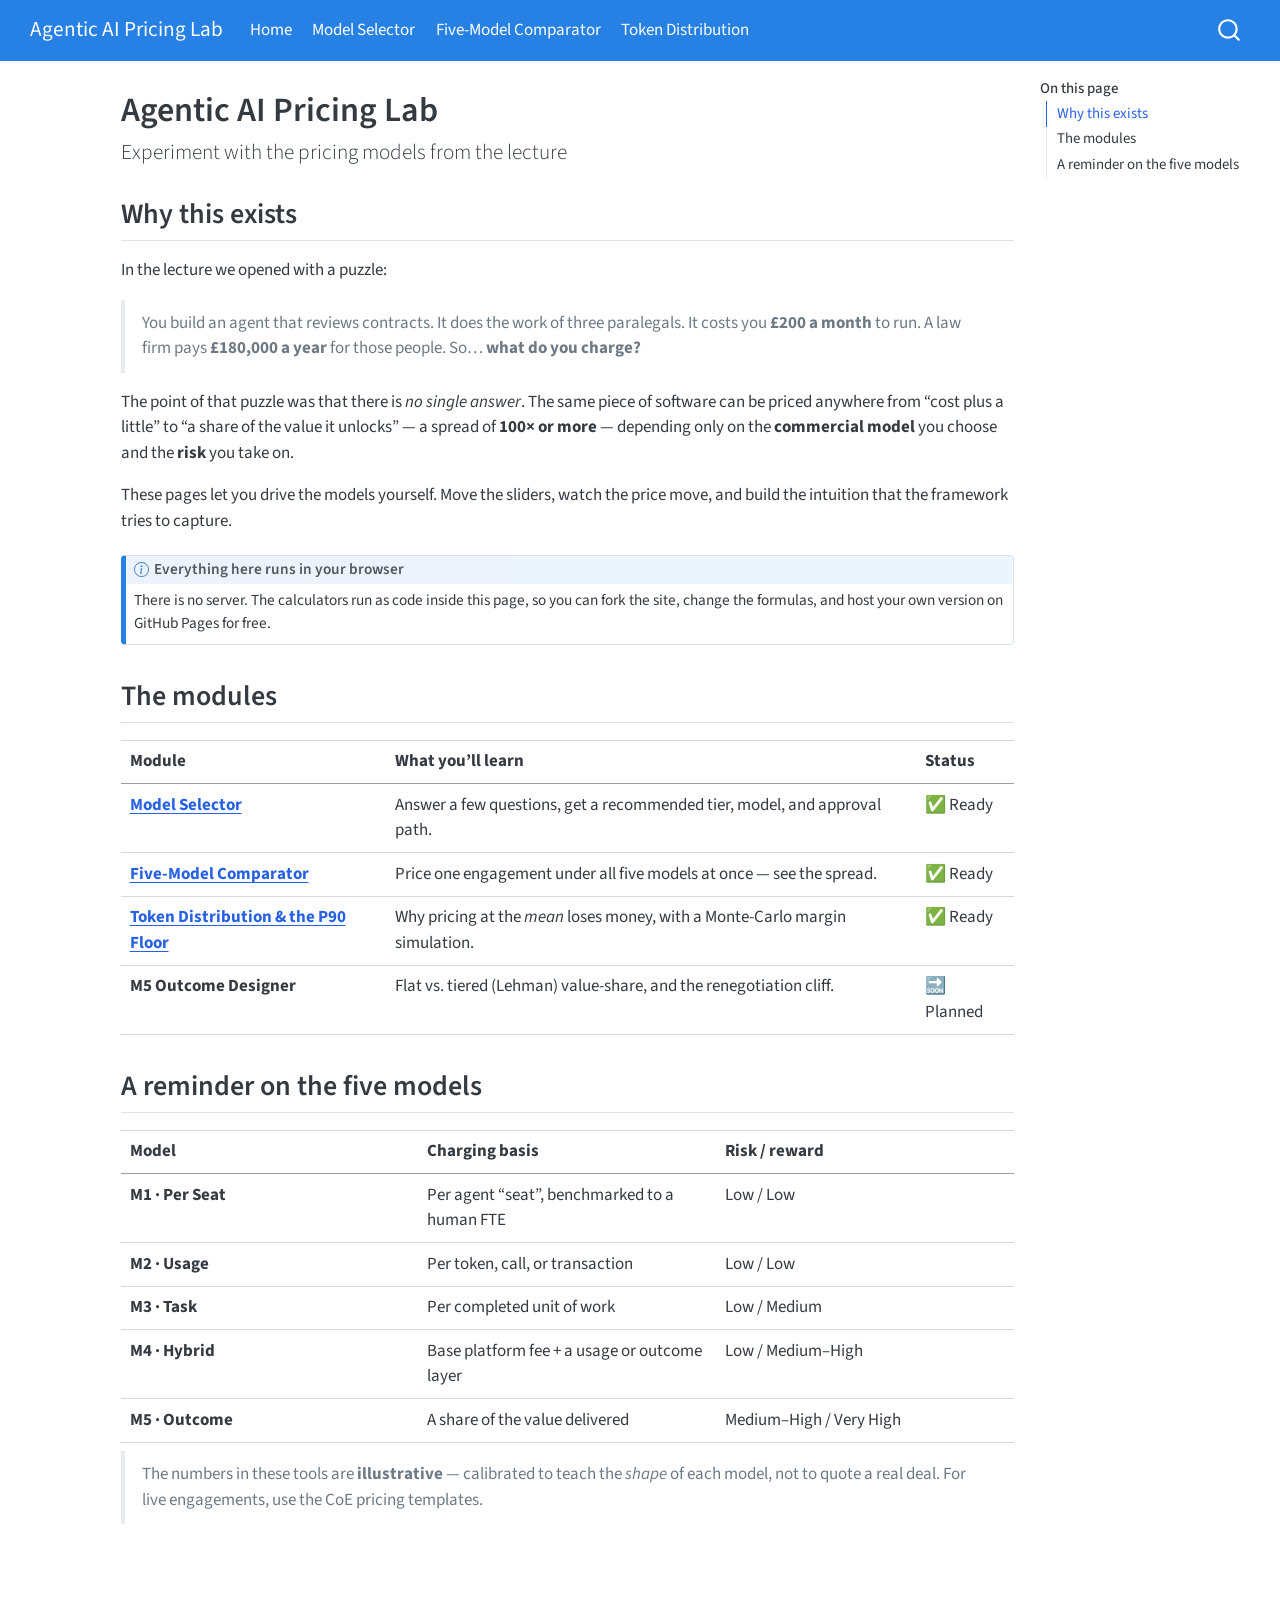
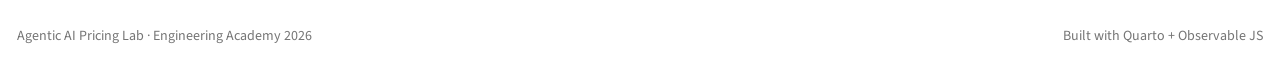
==== docs/index.html @ 3f9ec11c "Agentic AI Pricing Lab: Model Selector, Five-Model Comparator, Token Distribution Co-Authored-By: Cl" ====
<!DOCTYPE html>
<html xmlns="http://www.w3.org/1999/xhtml" lang="en" xml:lang="en"><head>

<meta charset="utf-8">
<meta name="generator" content="quarto-1.7.29">

<meta name="viewport" content="width=device-width, initial-scale=1.0, user-scalable=yes">


<title>Agentic AI Pricing Lab</title>
<style>
code{white-space: pre-wrap;}
span.smallcaps{font-variant: small-caps;}
div.columns{display: flex; gap: min(4vw, 1.5em);}
div.column{flex: auto; overflow-x: auto;}
div.hanging-indent{margin-left: 1.5em; text-indent: -1.5em;}
ul.task-list{list-style: none;}
ul.task-list li input[type="checkbox"] {
  width: 0.8em;
  margin: 0 0.8em 0.2em -1em; /* quarto-specific, see https://github.com/quarto-dev/quarto-cli/issues/4556 */ 
  vertical-align: middle;
}
</style>


<script src="site_libs/quarto-nav/quarto-nav.js"></script>
<script src="site_libs/quarto-nav/headroom.min.js"></script>
<script src="site_libs/clipboard/clipboard.min.js"></script>
<script src="site_libs/quarto-search/autocomplete.umd.js"></script>
<script src="site_libs/quarto-search/fuse.min.js"></script>
<script src="site_libs/quarto-search/quarto-search.js"></script>
<meta name="quarto:offset" content="./">
<script src="site_libs/quarto-html/quarto.js" type="module"></script>
<script src="site_libs/quarto-html/tabsets/tabsets.js" type="module"></script>
<script src="site_libs/quarto-html/popper.min.js"></script>
<script src="site_libs/quarto-html/tippy.umd.min.js"></script>
<script src="site_libs/quarto-html/anchor.min.js"></script>
<link href="site_libs/quarto-html/tippy.css" rel="stylesheet">
<link href="site_libs/quarto-html/quarto-syntax-highlighting-0815c480559380816a4d1ea211a47e91.css" rel="stylesheet" id="quarto-text-highlighting-styles">
<script src="site_libs/bootstrap/bootstrap.min.js"></script>
<link href="site_libs/bootstrap/bootstrap-icons.css" rel="stylesheet">
<link href="site_libs/bootstrap/bootstrap-fd2ced95396e46133fbf8d7370d09dcd.min.css" rel="stylesheet" append-hash="true" id="quarto-bootstrap" data-mode="light">
<script id="quarto-search-options" type="application/json">{
  "location": "navbar",
  "copy-button": false,
  "collapse-after": 3,
  "panel-placement": "end",
  "type": "overlay",
  "limit": 50,
  "keyboard-shortcut": [
    "f",
    "/",
    "s"
  ],
  "show-item-context": false,
  "language": {
    "search-no-results-text": "No results",
    "search-matching-documents-text": "matching documents",
    "search-copy-link-title": "Copy link to search",
    "search-hide-matches-text": "Hide additional matches",
    "search-more-match-text": "more match in this document",
    "search-more-matches-text": "more matches in this document",
    "search-clear-button-title": "Clear",
    "search-text-placeholder": "",
    "search-detached-cancel-button-title": "Cancel",
    "search-submit-button-title": "Submit",
    "search-label": "Search"
  }
}</script>


</head>

<body class="nav-fixed quarto-light">

<div id="quarto-search-results"></div>
  <header id="quarto-header" class="headroom fixed-top">
    <nav class="navbar navbar-expand-lg " data-bs-theme="dark">
      <div class="navbar-container container-fluid">
      <div class="navbar-brand-container mx-auto">
    <a class="navbar-brand" href="./index.html">
    <span class="navbar-title">Agentic AI Pricing Lab</span>
    </a>
  </div>
            <div id="quarto-search" class="" title="Search"></div>
          <button class="navbar-toggler" type="button" data-bs-toggle="collapse" data-bs-target="#navbarCollapse" aria-controls="navbarCollapse" role="menu" aria-expanded="false" aria-label="Toggle navigation" onclick="if (window.quartoToggleHeadroom) { window.quartoToggleHeadroom(); }">
  <span class="navbar-toggler-icon"></span>
</button>
          <div class="collapse navbar-collapse" id="navbarCollapse">
            <ul class="navbar-nav navbar-nav-scroll me-auto">
  <li class="nav-item">
    <a class="nav-link active" href="./index.html" aria-current="page"> 
<span class="menu-text">Home</span></a>
  </li>  
  <li class="nav-item">
    <a class="nav-link" href="./decision-tree.html"> 
<span class="menu-text">Model Selector</span></a>
  </li>  
  <li class="nav-item">
    <a class="nav-link" href="./comparator.html"> 
<span class="menu-text">Five-Model Comparator</span></a>
  </li>  
  <li class="nav-item">
    <a class="nav-link" href="./token-distribution.html"> 
<span class="menu-text">Token Distribution</span></a>
  </li>  
</ul>
          </div> <!-- /navcollapse -->
            <div class="quarto-navbar-tools">
</div>
      </div> <!-- /container-fluid -->
    </nav>
</header>
<!-- content -->
<div id="quarto-content" class="quarto-container page-columns page-rows-contents page-layout-article page-navbar">
<!-- sidebar -->
<!-- margin-sidebar -->
    <div id="quarto-margin-sidebar" class="sidebar margin-sidebar">
        <nav id="TOC" role="doc-toc" class="toc-active">
    <h2 id="toc-title">On this page</h2>
   
  <ul>
  <li><a href="#why-this-exists" id="toc-why-this-exists" class="nav-link active" data-scroll-target="#why-this-exists">Why this exists</a></li>
  <li><a href="#the-modules" id="toc-the-modules" class="nav-link" data-scroll-target="#the-modules">The modules</a></li>
  <li><a href="#a-reminder-on-the-five-models" id="toc-a-reminder-on-the-five-models" class="nav-link" data-scroll-target="#a-reminder-on-the-five-models">A reminder on the five models</a></li>
  </ul>
</nav>
    </div>
<!-- main -->
<main class="content" id="quarto-document-content">

<header id="title-block-header" class="quarto-title-block default">
<div class="quarto-title">
<h1 class="title">Agentic AI Pricing Lab</h1>
<p class="subtitle lead">Experiment with the pricing models from the lecture</p>
</div>



<div class="quarto-title-meta">

    
  
    
  </div>
  


</header>


<section id="why-this-exists" class="level2">
<h2 class="anchored" data-anchor-id="why-this-exists">Why this exists</h2>
<p>In the lecture we opened with a puzzle:</p>
<blockquote class="blockquote">
<p>You build an agent that reviews contracts. It does the work of three paralegals. It costs you <strong>£200 a month</strong> to run. A law firm pays <strong>£180,000 a year</strong> for those people. So… <strong>what do you charge?</strong></p>
</blockquote>
<p>The point of that puzzle was that there is <em>no single answer</em>. The same piece of software can be priced anywhere from “cost plus a little” to “a share of the value it unlocks” — a spread of <strong>100× or more</strong> — depending only on the <strong>commercial model</strong> you choose and the <strong>risk</strong> you take on.</p>
<p>These pages let you drive the models yourself. Move the sliders, watch the price move, and build the intuition that the framework tries to capture.</p>
<div class="callout callout-style-default callout-note callout-titled">
<div class="callout-header d-flex align-content-center">
<div class="callout-icon-container">
<i class="callout-icon"></i>
</div>
<div class="callout-title-container flex-fill">
Everything here runs in your browser
</div>
</div>
<div class="callout-body-container callout-body">
<p>There is no server. The calculators run as code inside this page, so you can fork the site, change the formulas, and host your own version on GitHub Pages for free.</p>
</div>
</div>
</section>
<section id="the-modules" class="level2">
<h2 class="anchored" data-anchor-id="the-modules">The modules</h2>
<table class="caption-top table">
<thead>
<tr class="header">
<th>Module</th>
<th>What you’ll learn</th>
<th>Status</th>
</tr>
</thead>
<tbody>
<tr class="odd">
<td><a href="./decision-tree.html"><strong>Model Selector</strong></a></td>
<td>Answer a few questions, get a recommended tier, model, and approval path.</td>
<td>✅ Ready</td>
</tr>
<tr class="even">
<td><a href="./comparator.html"><strong>Five-Model Comparator</strong></a></td>
<td>Price one engagement under all five models at once — see the spread.</td>
<td>✅ Ready</td>
</tr>
<tr class="odd">
<td><a href="./token-distribution.html"><strong>Token Distribution &amp; the P90 Floor</strong></a></td>
<td>Why pricing at the <em>mean</em> loses money, with a Monte-Carlo margin simulation.</td>
<td>✅ Ready</td>
</tr>
<tr class="even">
<td><strong>M5 Outcome Designer</strong></td>
<td>Flat vs.&nbsp;tiered (Lehman) value-share, and the renegotiation cliff.</td>
<td>🔜 Planned</td>
</tr>
</tbody>
</table>
</section>
<section id="a-reminder-on-the-five-models" class="level2">
<h2 class="anchored" data-anchor-id="a-reminder-on-the-five-models">A reminder on the five models</h2>
<table class="caption-top table">
<colgroup>
<col style="width: 33%">
<col style="width: 33%">
<col style="width: 33%">
</colgroup>
<thead>
<tr class="header">
<th>Model</th>
<th>Charging basis</th>
<th>Risk / reward</th>
</tr>
</thead>
<tbody>
<tr class="odd">
<td><strong>M1 · Per Seat</strong></td>
<td>Per agent “seat”, benchmarked to a human FTE</td>
<td>Low / Low</td>
</tr>
<tr class="even">
<td><strong>M2 · Usage</strong></td>
<td>Per token, call, or transaction</td>
<td>Low / Low</td>
</tr>
<tr class="odd">
<td><strong>M3 · Task</strong></td>
<td>Per completed unit of work</td>
<td>Low / Medium</td>
</tr>
<tr class="even">
<td><strong>M4 · Hybrid</strong></td>
<td>Base platform fee + a usage or outcome layer</td>
<td>Low / Medium–High</td>
</tr>
<tr class="odd">
<td><strong>M5 · Outcome</strong></td>
<td>A share of the value delivered</td>
<td>Medium–High / Very High</td>
</tr>
</tbody>
</table>
<blockquote class="blockquote">
<p>The numbers in these tools are <strong>illustrative</strong> — calibrated to teach the <em>shape</em> of each model, not to quote a real deal. For live engagements, use the CoE pricing templates.</p>
</blockquote>


</section>

</main> <!-- /main -->
<script id="quarto-html-after-body" type="application/javascript">
  window.document.addEventListener("DOMContentLoaded", function (event) {
    const icon = "";
    const anchorJS = new window.AnchorJS();
    anchorJS.options = {
      placement: 'right',
      icon: icon
    };
    anchorJS.add('.anchored');
    const isCodeAnnotation = (el) => {
      for (const clz of el.classList) {
        if (clz.startsWith('code-annotation-')) {                     
          return true;
        }
      }
      return false;
    }
    const onCopySuccess = function(e) {
      // button target
      const button = e.trigger;
      // don't keep focus
      button.blur();
      // flash "checked"
      button.classList.add('code-copy-button-checked');
      var currentTitle = button.getAttribute("title");
      button.setAttribute("title", "Copied!");
      let tooltip;
      if (window.bootstrap) {
        button.setAttribute("data-bs-toggle", "tooltip");
        button.setAttribute("data-bs-placement", "left");
        button.setAttribute("data-bs-title", "Copied!");
        tooltip = new bootstrap.Tooltip(button, 
          { trigger: "manual", 
            customClass: "code-copy-button-tooltip",
            offset: [0, -8]});
        tooltip.show();    
      }
      setTimeout(function() {
        if (tooltip) {
          tooltip.hide();
          button.removeAttribute("data-bs-title");
          button.removeAttribute("data-bs-toggle");
          button.removeAttribute("data-bs-placement");
        }
        button.setAttribute("title", currentTitle);
        button.classList.remove('code-copy-button-checked');
      }, 1000);
      // clear code selection
      e.clearSelection();
    }
    const getTextToCopy = function(trigger) {
        const codeEl = trigger.previousElementSibling.cloneNode(true);
        for (const childEl of codeEl.children) {
          if (isCodeAnnotation(childEl)) {
            childEl.remove();
          }
        }
        return codeEl.innerText;
    }
    const clipboard = new window.ClipboardJS('.code-copy-button:not([data-in-quarto-modal])', {
      text: getTextToCopy
    });
    clipboard.on('success', onCopySuccess);
    if (window.document.getElementById('quarto-embedded-source-code-modal')) {
      const clipboardModal = new window.ClipboardJS('.code-copy-button[data-in-quarto-modal]', {
        text: getTextToCopy,
        container: window.document.getElementById('quarto-embedded-source-code-modal')
      });
      clipboardModal.on('success', onCopySuccess);
    }
      var localhostRegex = new RegExp(/^(?:http|https):\/\/localhost\:?[0-9]*\//);
      var mailtoRegex = new RegExp(/^mailto:/);
        var filterRegex = new RegExp('/' + window.location.host + '/');
      var isInternal = (href) => {
          return filterRegex.test(href) || localhostRegex.test(href) || mailtoRegex.test(href);
      }
      // Inspect non-navigation links and adorn them if external
     var links = window.document.querySelectorAll('a[href]:not(.nav-link):not(.navbar-brand):not(.toc-action):not(.sidebar-link):not(.sidebar-item-toggle):not(.pagination-link):not(.no-external):not([aria-hidden]):not(.dropdown-item):not(.quarto-navigation-tool):not(.about-link)');
      for (var i=0; i<links.length; i++) {
        const link = links[i];
        if (!isInternal(link.href)) {
          // undo the damage that might have been done by quarto-nav.js in the case of
          // links that we want to consider external
          if (link.dataset.originalHref !== undefined) {
            link.href = link.dataset.originalHref;
          }
        }
      }
    function tippyHover(el, contentFn, onTriggerFn, onUntriggerFn) {
      const config = {
        allowHTML: true,
        maxWidth: 500,
        delay: 100,
        arrow: false,
        appendTo: function(el) {
            return el.parentElement;
        },
        interactive: true,
        interactiveBorder: 10,
        theme: 'quarto',
        placement: 'bottom-start',
      };
      if (contentFn) {
        config.content = contentFn;
      }
      if (onTriggerFn) {
        config.onTrigger = onTriggerFn;
      }
      if (onUntriggerFn) {
        config.onUntrigger = onUntriggerFn;
      }
      window.tippy(el, config); 
    }
    const noterefs = window.document.querySelectorAll('a[role="doc-noteref"]');
    for (var i=0; i<noterefs.length; i++) {
      const ref = noterefs[i];
      tippyHover(ref, function() {
        // use id or data attribute instead here
        let href = ref.getAttribute('data-footnote-href') || ref.getAttribute('href');
        try { href = new URL(href).hash; } catch {}
        const id = href.replace(/^#\/?/, "");
        const note = window.document.getElementById(id);
        if (note) {
          return note.innerHTML;
        } else {
          return "";
        }
      });
    }
    const xrefs = window.document.querySelectorAll('a.quarto-xref');
    const processXRef = (id, note) => {
      // Strip column container classes
      const stripColumnClz = (el) => {
        el.classList.remove("page-full", "page-columns");
        if (el.children) {
          for (const child of el.children) {
            stripColumnClz(child);
          }
        }
      }
      stripColumnClz(note)
      if (id === null || id.startsWith('sec-')) {
        // Special case sections, only their first couple elements
        const container = document.createElement("div");
        if (note.children && note.children.length > 2) {
          container.appendChild(note.children[0].cloneNode(true));
          for (let i = 1; i < note.children.length; i++) {
            const child = note.children[i];
            if (child.tagName === "P" && child.innerText === "") {
              continue;
            } else {
              container.appendChild(child.cloneNode(true));
              break;
            }
          }
          if (window.Quarto?.typesetMath) {
            window.Quarto.typesetMath(container);
          }
          return container.innerHTML
        } else {
          if (window.Quarto?.typesetMath) {
            window.Quarto.typesetMath(note);
          }
          return note.innerHTML;
        }
      } else {
        // Remove any anchor links if they are present
        const anchorLink = note.querySelector('a.anchorjs-link');
        if (anchorLink) {
          anchorLink.remove();
        }
        if (window.Quarto?.typesetMath) {
          window.Quarto.typesetMath(note);
        }
        if (note.classList.contains("callout")) {
          return note.outerHTML;
        } else {
          return note.innerHTML;
        }
      }
    }
    for (var i=0; i<xrefs.length; i++) {
      const xref = xrefs[i];
      tippyHover(xref, undefined, function(instance) {
        instance.disable();
        let url = xref.getAttribute('href');
        let hash = undefined; 
        if (url.startsWith('#')) {
          hash = url;
        } else {
          try { hash = new URL(url).hash; } catch {}
        }
        if (hash) {
          const id = hash.replace(/^#\/?/, "");
          const note = window.document.getElementById(id);
          if (note !== null) {
            try {
              const html = processXRef(id, note.cloneNode(true));
              instance.setContent(html);
            } finally {
              instance.enable();
              instance.show();
            }
          } else {
            // See if we can fetch this
            fetch(url.split('#')[0])
            .then(res => res.text())
            .then(html => {
              const parser = new DOMParser();
              const htmlDoc = parser.parseFromString(html, "text/html");
              const note = htmlDoc.getElementById(id);
              if (note !== null) {
                const html = processXRef(id, note);
                instance.setContent(html);
              } 
            }).finally(() => {
              instance.enable();
              instance.show();
            });
          }
        } else {
          // See if we can fetch a full url (with no hash to target)
          // This is a special case and we should probably do some content thinning / targeting
          fetch(url)
          .then(res => res.text())
          .then(html => {
            const parser = new DOMParser();
            const htmlDoc = parser.parseFromString(html, "text/html");
            const note = htmlDoc.querySelector('main.content');
            if (note !== null) {
              // This should only happen for chapter cross references
              // (since there is no id in the URL)
              // remove the first header
              if (note.children.length > 0 && note.children[0].tagName === "HEADER") {
                note.children[0].remove();
              }
              const html = processXRef(null, note);
              instance.setContent(html);
            } 
          }).finally(() => {
            instance.enable();
            instance.show();
          });
        }
      }, function(instance) {
      });
    }
        let selectedAnnoteEl;
        const selectorForAnnotation = ( cell, annotation) => {
          let cellAttr = 'data-code-cell="' + cell + '"';
          let lineAttr = 'data-code-annotation="' +  annotation + '"';
          const selector = 'span[' + cellAttr + '][' + lineAttr + ']';
          return selector;
        }
        const selectCodeLines = (annoteEl) => {
          const doc = window.document;
          const targetCell = annoteEl.getAttribute("data-target-cell");
          const targetAnnotation = annoteEl.getAttribute("data-target-annotation");
          const annoteSpan = window.document.querySelector(selectorForAnnotation(targetCell, targetAnnotation));
          const lines = annoteSpan.getAttribute("data-code-lines").split(",");
          const lineIds = lines.map((line) => {
            return targetCell + "-" + line;
          })
          let top = null;
          let height = null;
          let parent = null;
          if (lineIds.length > 0) {
              //compute the position of the single el (top and bottom and make a div)
              const el = window.document.getElementById(lineIds[0]);
              top = el.offsetTop;
              height = el.offsetHeight;
              parent = el.parentElement.parentElement;
            if (lineIds.length > 1) {
              const lastEl = window.document.getElementById(lineIds[lineIds.length - 1]);
              const bottom = lastEl.offsetTop + lastEl.offsetHeight;
              height = bottom - top;
            }
            if (top !== null && height !== null && parent !== null) {
              // cook up a div (if necessary) and position it 
              let div = window.document.getElementById("code-annotation-line-highlight");
              if (div === null) {
                div = window.document.createElement("div");
                div.setAttribute("id", "code-annotation-line-highlight");
                div.style.position = 'absolute';
                parent.appendChild(div);
              }
              div.style.top = top - 2 + "px";
              div.style.height = height + 4 + "px";
              div.style.left = 0;
              let gutterDiv = window.document.getElementById("code-annotation-line-highlight-gutter");
              if (gutterDiv === null) {
                gutterDiv = window.document.createElement("div");
                gutterDiv.setAttribute("id", "code-annotation-line-highlight-gutter");
                gutterDiv.style.position = 'absolute';
                const codeCell = window.document.getElementById(targetCell);
                const gutter = codeCell.querySelector('.code-annotation-gutter');
                gutter.appendChild(gutterDiv);
              }
              gutterDiv.style.top = top - 2 + "px";
              gutterDiv.style.height = height + 4 + "px";
            }
            selectedAnnoteEl = annoteEl;
          }
        };
        const unselectCodeLines = () => {
          const elementsIds = ["code-annotation-line-highlight", "code-annotation-line-highlight-gutter"];
          elementsIds.forEach((elId) => {
            const div = window.document.getElementById(elId);
            if (div) {
              div.remove();
            }
          });
          selectedAnnoteEl = undefined;
        };
          // Handle positioning of the toggle
      window.addEventListener(
        "resize",
        throttle(() => {
          elRect = undefined;
          if (selectedAnnoteEl) {
            selectCodeLines(selectedAnnoteEl);
          }
        }, 10)
      );
      function throttle(fn, ms) {
      let throttle = false;
      let timer;
        return (...args) => {
          if(!throttle) { // first call gets through
              fn.apply(this, args);
              throttle = true;
          } else { // all the others get throttled
              if(timer) clearTimeout(timer); // cancel #2
              timer = setTimeout(() => {
                fn.apply(this, args);
                timer = throttle = false;
              }, ms);
          }
        };
      }
        // Attach click handler to the DT
        const annoteDls = window.document.querySelectorAll('dt[data-target-cell]');
        for (const annoteDlNode of annoteDls) {
          annoteDlNode.addEventListener('click', (event) => {
            const clickedEl = event.target;
            if (clickedEl !== selectedAnnoteEl) {
              unselectCodeLines();
              const activeEl = window.document.querySelector('dt[data-target-cell].code-annotation-active');
              if (activeEl) {
                activeEl.classList.remove('code-annotation-active');
              }
              selectCodeLines(clickedEl);
              clickedEl.classList.add('code-annotation-active');
            } else {
              // Unselect the line
              unselectCodeLines();
              clickedEl.classList.remove('code-annotation-active');
            }
          });
        }
    const findCites = (el) => {
      const parentEl = el.parentElement;
      if (parentEl) {
        const cites = parentEl.dataset.cites;
        if (cites) {
          return {
            el,
            cites: cites.split(' ')
          };
        } else {
          return findCites(el.parentElement)
        }
      } else {
        return undefined;
      }
    };
    var bibliorefs = window.document.querySelectorAll('a[role="doc-biblioref"]');
    for (var i=0; i<bibliorefs.length; i++) {
      const ref = bibliorefs[i];
      const citeInfo = findCites(ref);
      if (citeInfo) {
        tippyHover(citeInfo.el, function() {
          var popup = window.document.createElement('div');
          citeInfo.cites.forEach(function(cite) {
            var citeDiv = window.document.createElement('div');
            citeDiv.classList.add('hanging-indent');
            citeDiv.classList.add('csl-entry');
            var biblioDiv = window.document.getElementById('ref-' + cite);
            if (biblioDiv) {
              citeDiv.innerHTML = biblioDiv.innerHTML;
            }
            popup.appendChild(citeDiv);
          });
          return popup.innerHTML;
        });
      }
    }
  });
  </script>
</div> <!-- /content -->
<footer class="footer">
  <div class="nav-footer">
    <div class="nav-footer-left">
<p>Agentic AI Pricing Lab · Engineering Academy 2026</p>
</div>   
    <div class="nav-footer-center">
      &nbsp;
    </div>
    <div class="nav-footer-right">
<p>Built with Quarto + Observable JS</p>
</div>
  </div>
</footer>




</body></html>
---- docs/site_libs/quarto-html/tippy.css ----
.tippy-box[data-animation=fade][data-state=hidden]{opacity:0}[data-tippy-root]{max-width:calc(100vw - 10px)}.tippy-box{position:relative;background-color:#333;color:#fff;border-radius:4px;font-size:14px;line-height:1.4;white-space:normal;outline:0;transition-property:transform,visibility,opacity}.tippy-box[data-placement^=top]>.tippy-arrow{bottom:0}.tippy-box[data-placement^=top]>.tippy-arrow:before{bottom:-7px;left:0;border-width:8px 8px 0;border-top-color:initial;transform-origin:center top}.tippy-box[data-placement^=bottom]>.tippy-arrow{top:0}.tippy-box[data-placement^=bottom]>.tippy-arrow:before{top:-7px;left:0;border-width:0 8px 8px;border-bottom-color:initial;transform-origin:center bottom}.tippy-box[data-placement^=left]>.tippy-arrow{right:0}.tippy-box[data-placement^=left]>.tippy-arrow:before{border-width:8px 0 8px 8px;border-left-color:initial;right:-7px;transform-origin:center left}.tippy-box[data-placement^=right]>.tippy-arrow{left:0}.tippy-box[data-placement^=right]>.tippy-arrow:before{left:-7px;border-width:8px 8px 8px 0;border-right-color:initial;transform-origin:center right}.tippy-box[data-inertia][data-state=visible]{transition-timing-function:cubic-bezier(.54,1.5,.38,1.11)}.tippy-arrow{width:16px;height:16px;color:#333}.tippy-arrow:before{content:"";position:absolute;border-color:transparent;border-style:solid}.tippy-content{position:relative;padding:5px 9px;z-index:1}
---- docs/site_libs/quarto-html/quarto-syntax-highlighting-0815c480559380816a4d1ea211a47e91.css ----
/* quarto syntax highlight colors */
:root {
  --quarto-hl-ot-color: #003B4F;
  --quarto-hl-at-color: #657422;
  --quarto-hl-ss-color: #20794D;
  --quarto-hl-an-color: #5E5E5E;
  --quarto-hl-fu-color: #4758AB;
  --quarto-hl-st-color: #20794D;
  --quarto-hl-cf-color: #003B4F;
  --quarto-hl-op-color: #5E5E5E;
  --quarto-hl-er-color: #AD0000;
  --quarto-hl-bn-color: #AD0000;
  --quarto-hl-al-color: #AD0000;
  --quarto-hl-va-color: #111111;
  --quarto-hl-bu-color: inherit;
  --quarto-hl-ex-color: inherit;
  --quarto-hl-pp-color: #AD0000;
  --quarto-hl-in-color: #5E5E5E;
  --quarto-hl-vs-color: #20794D;
  --quarto-hl-wa-color: #5E5E5E;
  --quarto-hl-do-color: #5E5E5E;
  --quarto-hl-im-color: #00769E;
  --quarto-hl-ch-color: #20794D;
  --quarto-hl-dt-color: #AD0000;
  --quarto-hl-fl-color: #AD0000;
  --quarto-hl-co-color: #5E5E5E;
  --quarto-hl-cv-color: #5E5E5E;
  --quarto-hl-cn-color: #8f5902;
  --quarto-hl-sc-color: #5E5E5E;
  --quarto-hl-dv-color: #AD0000;
  --quarto-hl-kw-color: #003B4F;
}

/* other quarto variables */
:root {
  --quarto-font-monospace: SFMono-Regular, Menlo, Monaco, Consolas, "Liberation Mono", "Courier New", monospace;
}

/* syntax highlight based on Pandoc's rules */
pre > code.sourceCode > span {
  color: #003B4F;
}

code.sourceCode > span {
  color: #003B4F;
}

div.sourceCode,
div.sourceCode pre.sourceCode {
  color: #003B4F;
}

/* Normal */
code span {
  color: #003B4F;
}

/* Alert */
code span.al {
  color: #AD0000;
  font-style: inherit;
}

/* Annotation */
code span.an {
  color: #5E5E5E;
  font-style: inherit;
}

/* Attribute */
code span.at {
  color: #657422;
  font-style: inherit;
}

/* BaseN */
code span.bn {
  color: #AD0000;
  font-style: inherit;
}

/* BuiltIn */
code span.bu {
  font-style: inherit;
}

/* ControlFlow */
code span.cf {
  color: #003B4F;
  font-weight: bold;
  font-style: inherit;
}

/* Char */
code span.ch {
  color: #20794D;
  font-style: inherit;
}

/* Constant */
code span.cn {
  color: #8f5902;
  font-style: inherit;
}

/* Comment */
code span.co {
  color: #5E5E5E;
  font-style: inherit;
}

/* CommentVar */
code span.cv {
  color: #5E5E5E;
  font-style: italic;
}

/* Documentation */
code span.do {
  color: #5E5E5E;
  font-style: italic;
}

/* DataType */
code span.dt {
  color: #AD0000;
  font-style: inherit;
}

/* DecVal */
code span.dv {
  color: #AD0000;
  font-style: inherit;
}

/* Error */
code span.er {
  color: #AD0000;
  font-style: inherit;
}

/* Extension */
code span.ex {
  font-style: inherit;
}

/* Float */
code span.fl {
  color: #AD0000;
  font-style: inherit;
}

/* Function */
code span.fu {
  color: #4758AB;
  font-style: inherit;
}

/* Import */
code span.im {
  color: #00769E;
  font-style: inherit;
}

/* Information */
code span.in {
  color: #5E5E5E;
  font-style: inherit;
}

/* Keyword */
code span.kw {
  color: #003B4F;
  font-weight: bold;
  font-style: inherit;
}

/* Operator */
code span.op {
  color: #5E5E5E;
  font-style: inherit;
}

/* Other */
code span.ot {
  color: #003B4F;
  font-style: inherit;
}

/* Preprocessor */
code span.pp {
  color: #AD0000;
  font-style: inherit;
}

/* SpecialChar */
code span.sc {
  color: #5E5E5E;
  font-style: inherit;
}

/* SpecialString */
code span.ss {
  color: #20794D;
  font-style: inherit;
}

/* String */
code span.st {
  color: #20794D;
  font-style: inherit;
}

/* Variable */
code span.va {
  color: #111111;
  font-style: inherit;
}

/* VerbatimString */
code span.vs {
  color: #20794D;
  font-style: inherit;
}

/* Warning */
code span.wa {
  color: #5E5E5E;
  font-style: italic;
}

.prevent-inlining {
  content: "</";
}

/*# sourceMappingURL=d398365ccb532ba00fe56d6aa1025863.css.map */
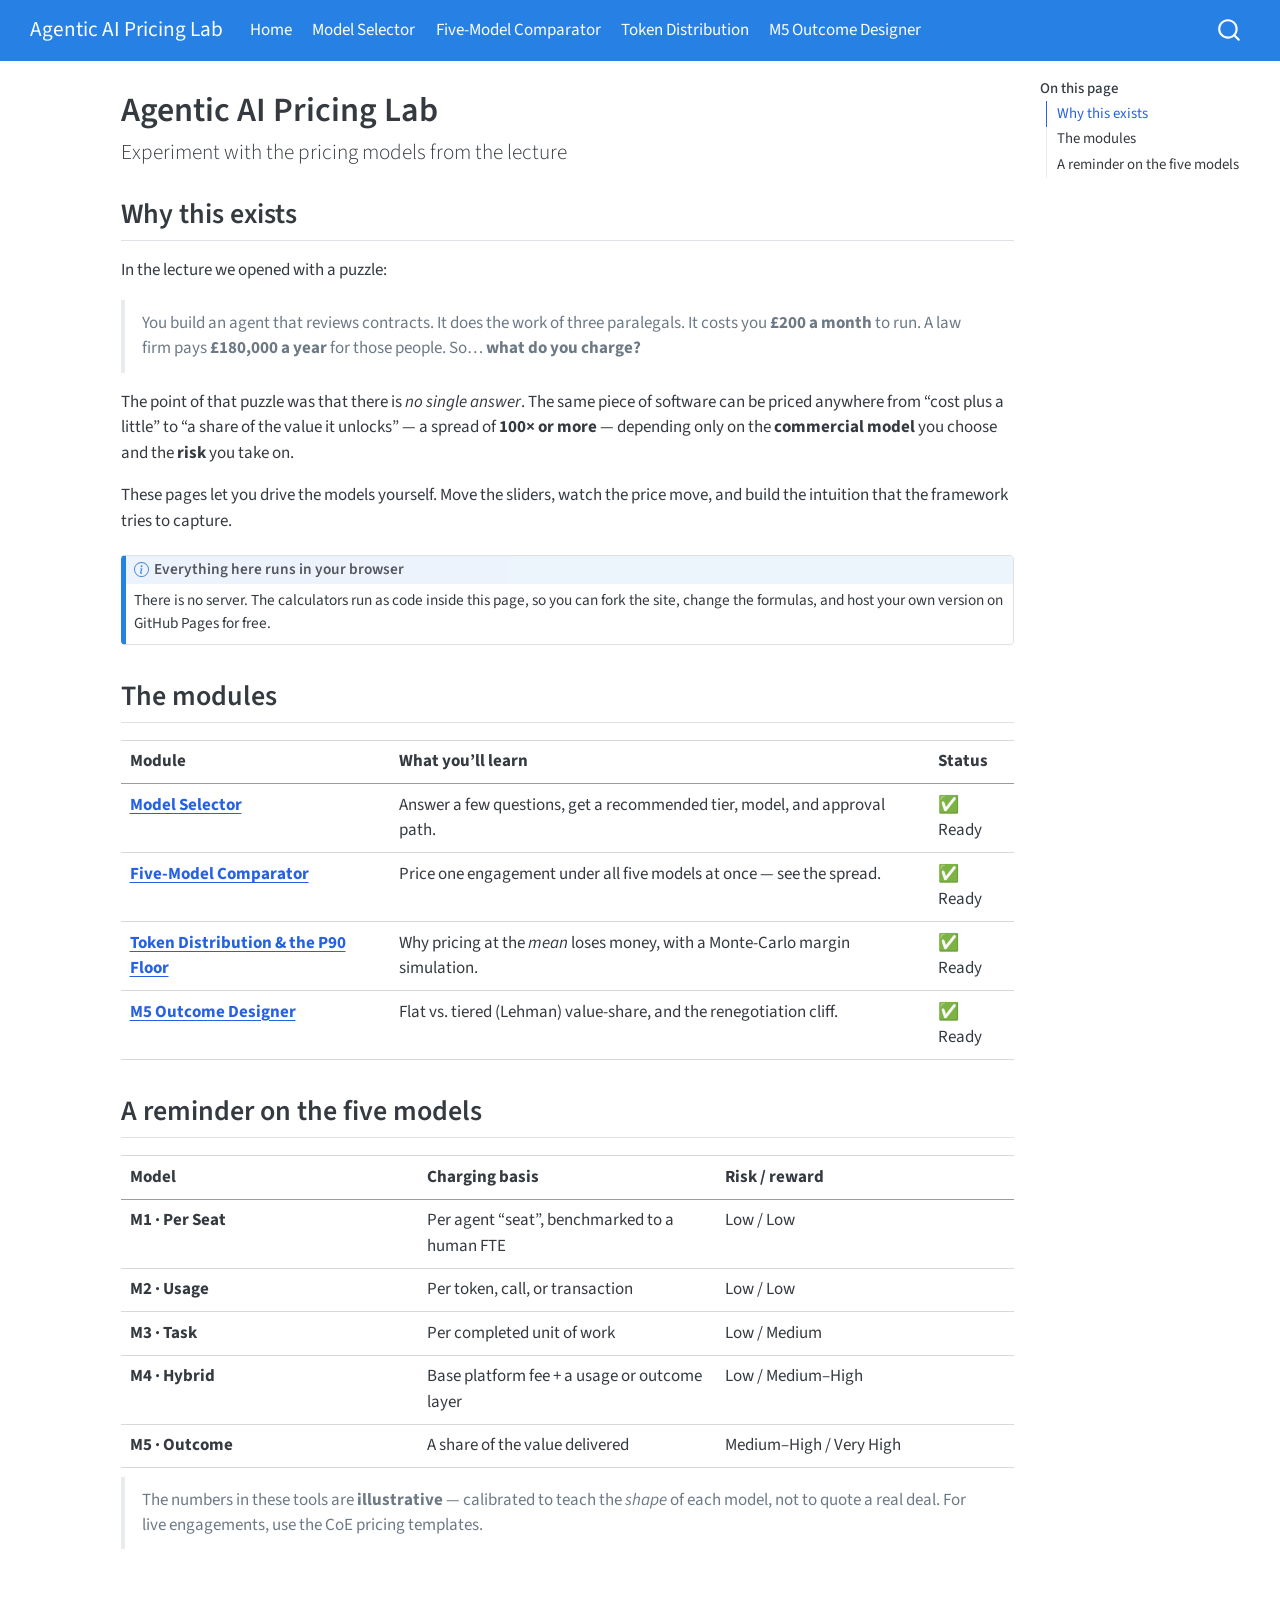
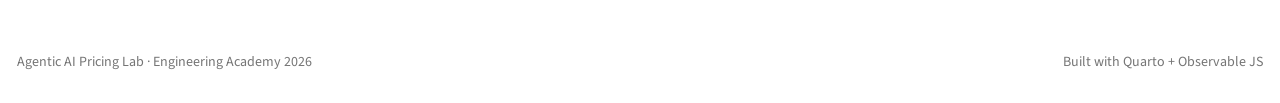
==== commit 025e9825: "Add M5 Outcome Designer module (flat vs tiered Lehman share, renegotiation cliff) Co-Authored-By: Cl" ====
--- a/docs/index.html
+++ b/docs/index.html
@@ -104,6 +104,10 @@
     <a class="nav-link" href="./token-distribution.html"> 
 <span class="menu-text">Token Distribution</span></a>
   </li>  
+  <li class="nav-item">
+    <a class="nav-link" href="./outcome-designer.html"> 
+<span class="menu-text">M5 Outcome Designer</span></a>
+  </li>  
 </ul>
           </div> <!-- /navcollapse -->
             <div class="quarto-navbar-tools">
@@ -198,9 +202,9 @@
 <td>✅ Ready</td>
 </tr>
 <tr class="even">
-<td><strong>M5 Outcome Designer</strong></td>
+<td><a href="./outcome-designer.html"><strong>M5 Outcome Designer</strong></a></td>
 <td>Flat vs.&nbsp;tiered (Lehman) value-share, and the renegotiation cliff.</td>
-<td>🔜 Planned</td>
+<td>✅ Ready</td>
 </tr>
 </tbody>
 </table>
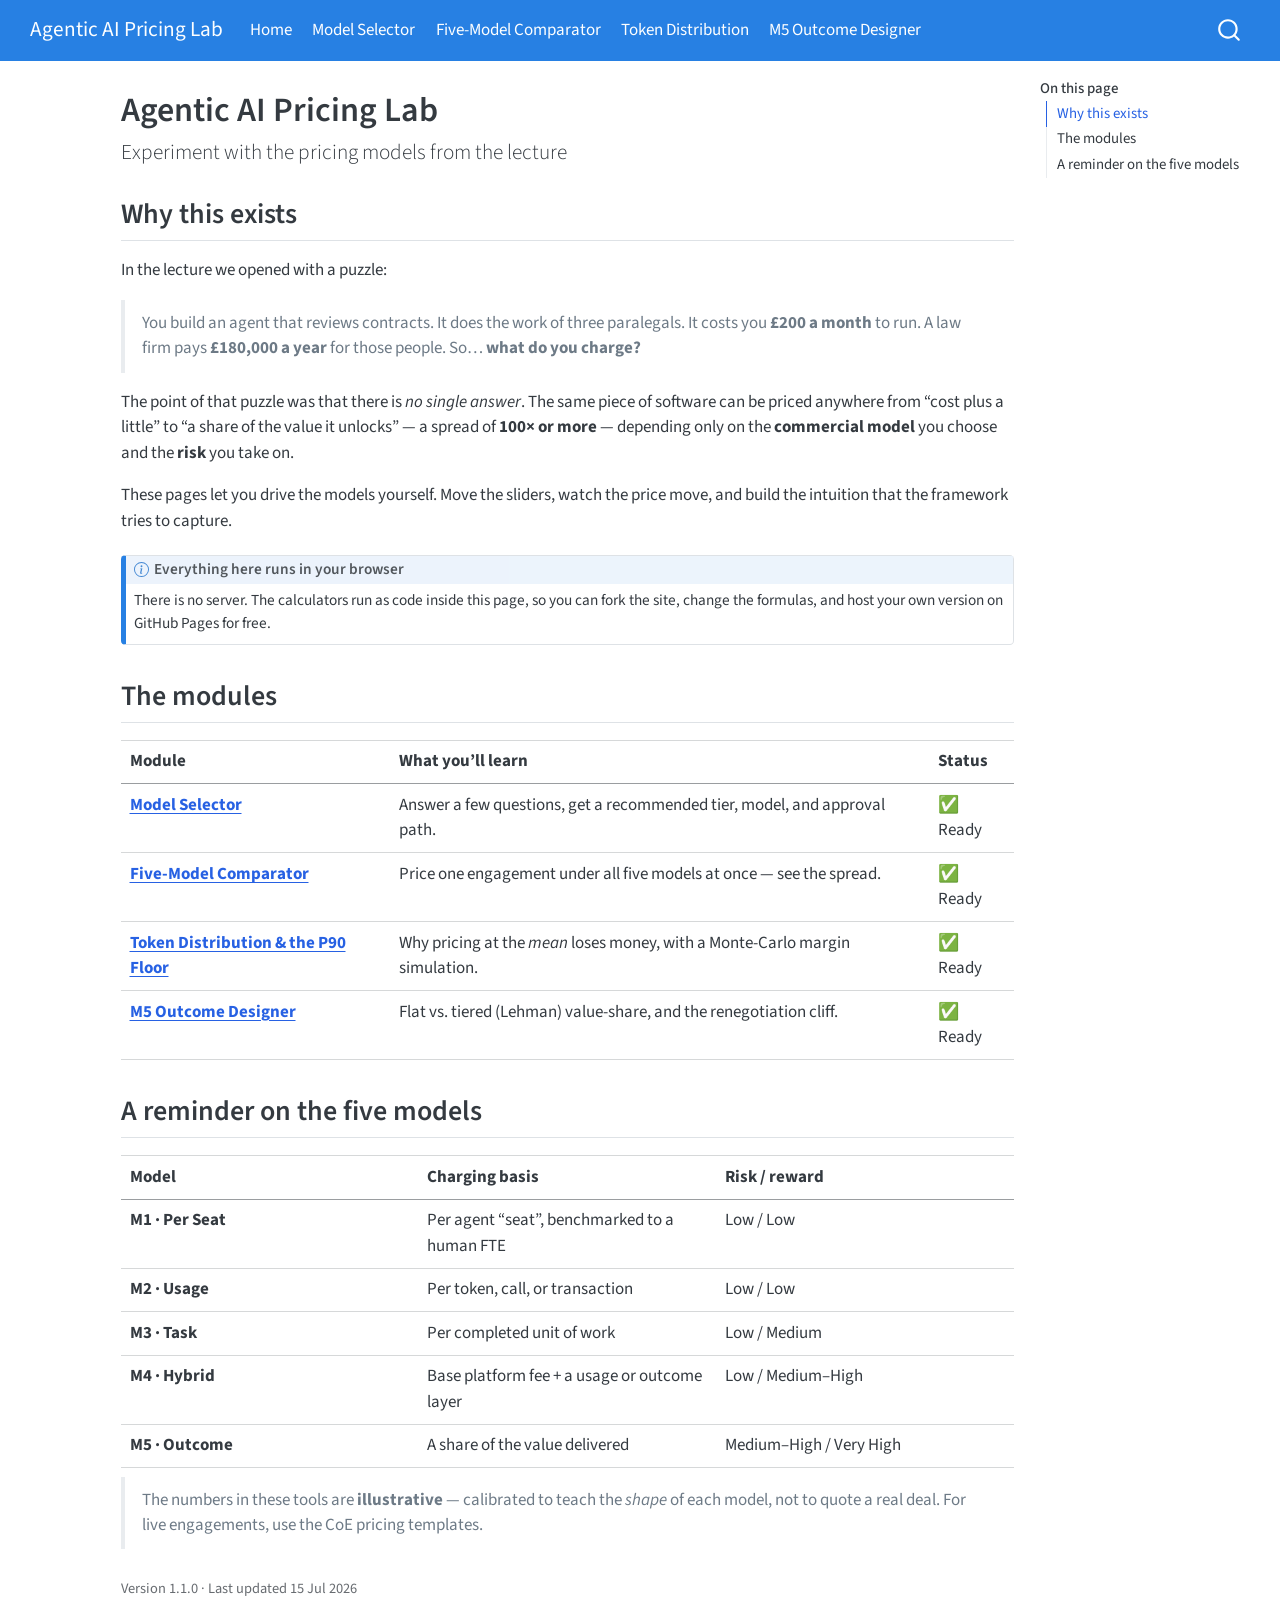
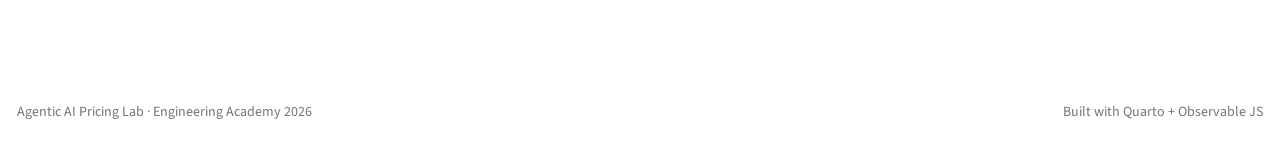
==== commit 5ab77708: "Add version number to home page" ====
--- a/docs/index.html
+++ b/docs/index.html
@@ -255,6 +255,9 @@
 <blockquote class="blockquote">
 <p>The numbers in these tools are <strong>illustrative</strong> — calibrated to teach the <em>shape</em> of each model, not to quote a real deal. For live engagements, use the CoE pricing templates.</p>
 </blockquote>
+<div class="text-muted" style="font-size: 0.85em; margin-top: 2em;">
+<p>Version 1.1.0 · Last updated 15 Jul 2026</p>
+</div>
 
 
 </section>
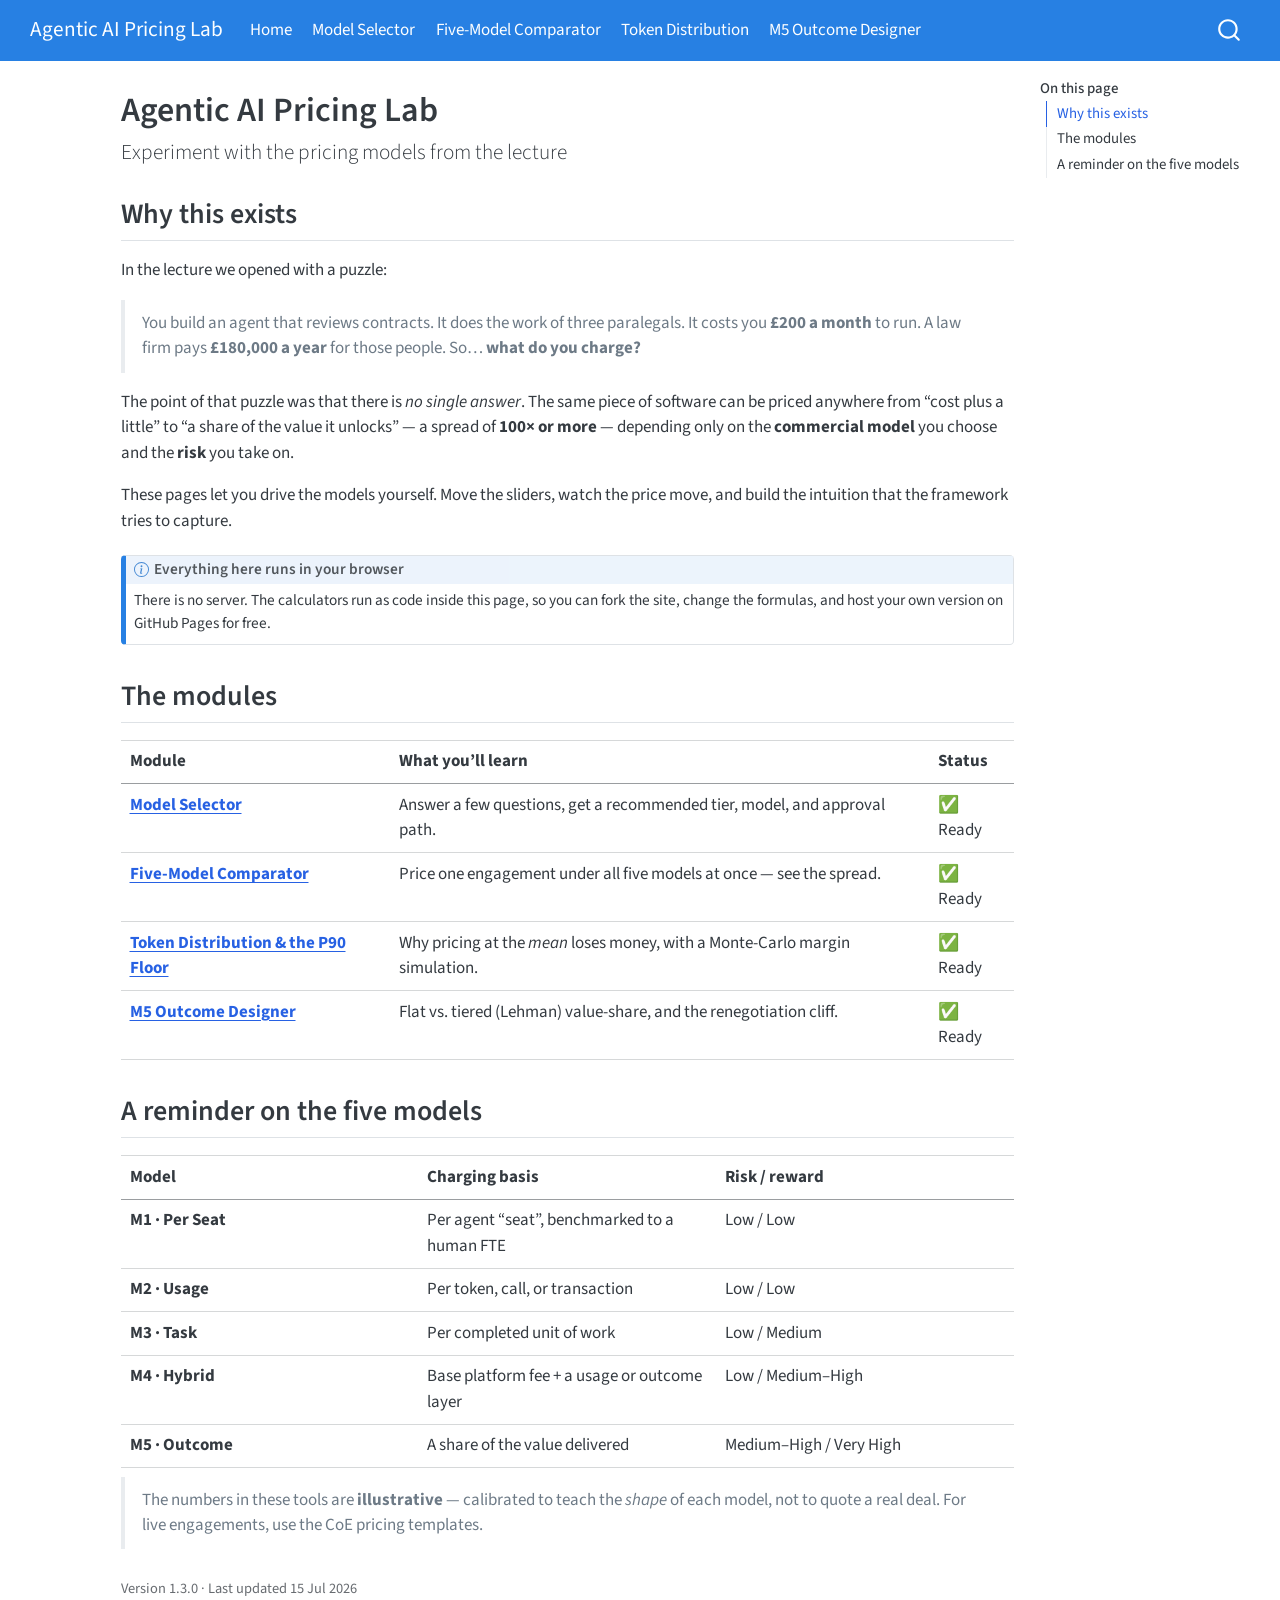
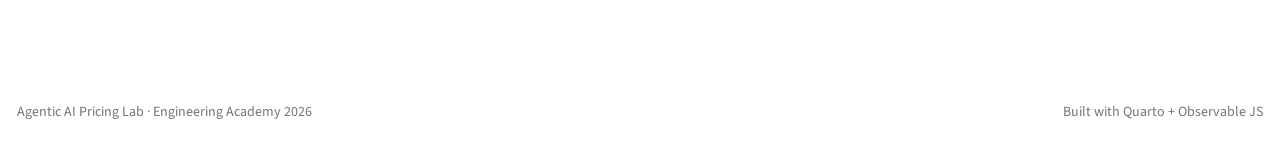
==== commit 8aa99463: "Bump version to 1.3.0 (M2 Tier1/2 rework, M3 reformulation, chart fixes)" ====
--- a/docs/index.html
+++ b/docs/index.html
@@ -256,7 +256,7 @@
 <p>The numbers in these tools are <strong>illustrative</strong> — calibrated to teach the <em>shape</em> of each model, not to quote a real deal. For live engagements, use the CoE pricing templates.</p>
 </blockquote>
 <div class="text-muted" style="font-size: 0.85em; margin-top: 2em;">
-<p>Version 1.1.0 · Last updated 15 Jul 2026</p>
+<p>Version 1.3.0 · Last updated 15 Jul 2026</p>
 </div>
 
 
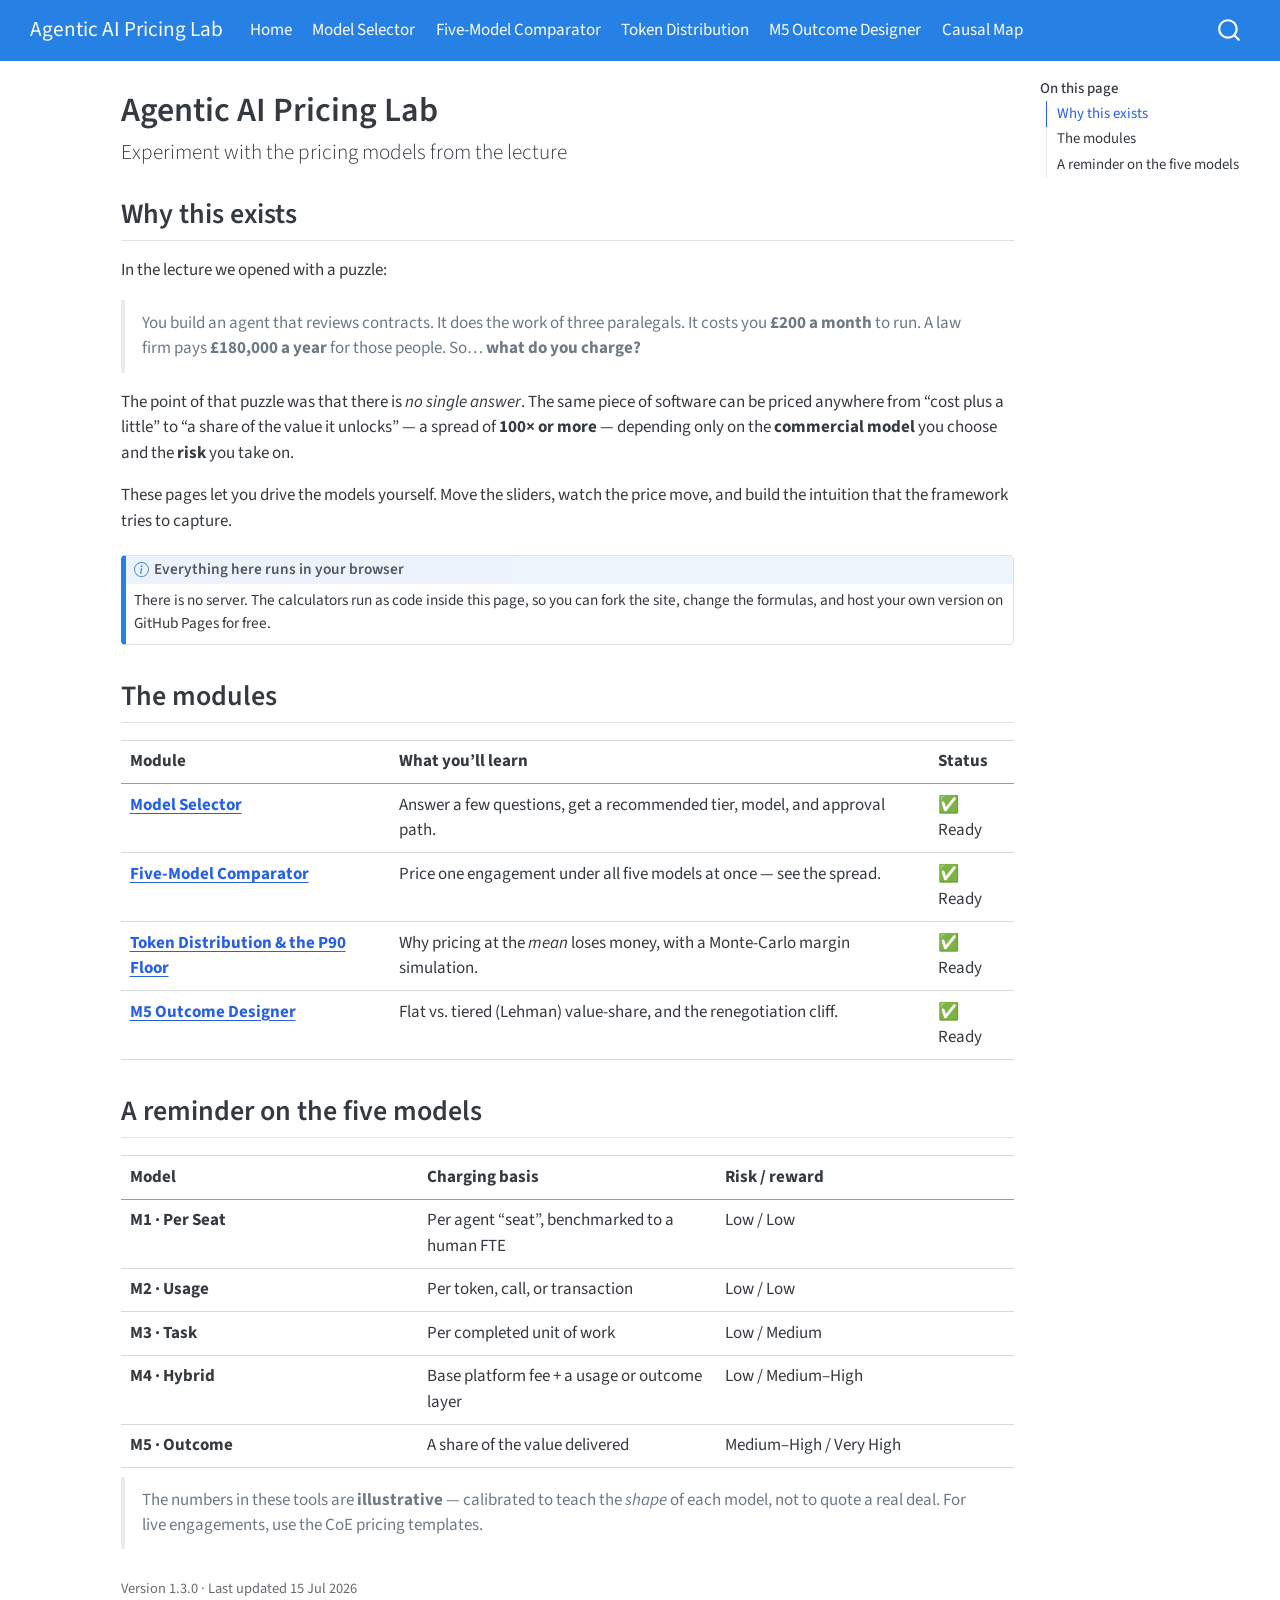
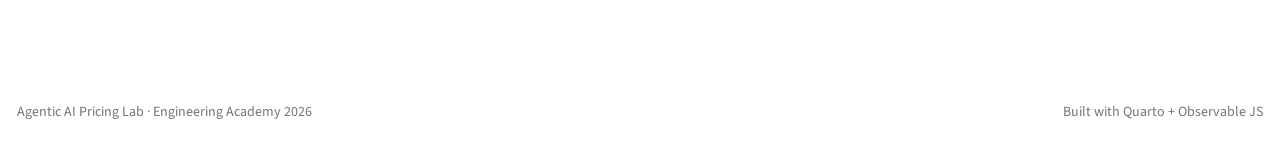
==== commit c366750f: "Full site re-render so all pages pick up updated navbar (Causal Map link)" ====
--- a/docs/index.html
+++ b/docs/index.html
@@ -107,6 +107,10 @@
   <li class="nav-item">
     <a class="nav-link" href="./outcome-designer.html"> 
 <span class="menu-text">M5 Outcome Designer</span></a>
+  </li>  
+  <li class="nav-item">
+    <a class="nav-link" href="./causal-diagram.html"> 
+<span class="menu-text">Causal Map</span></a>
   </li>  
 </ul>
           </div> <!-- /navcollapse -->
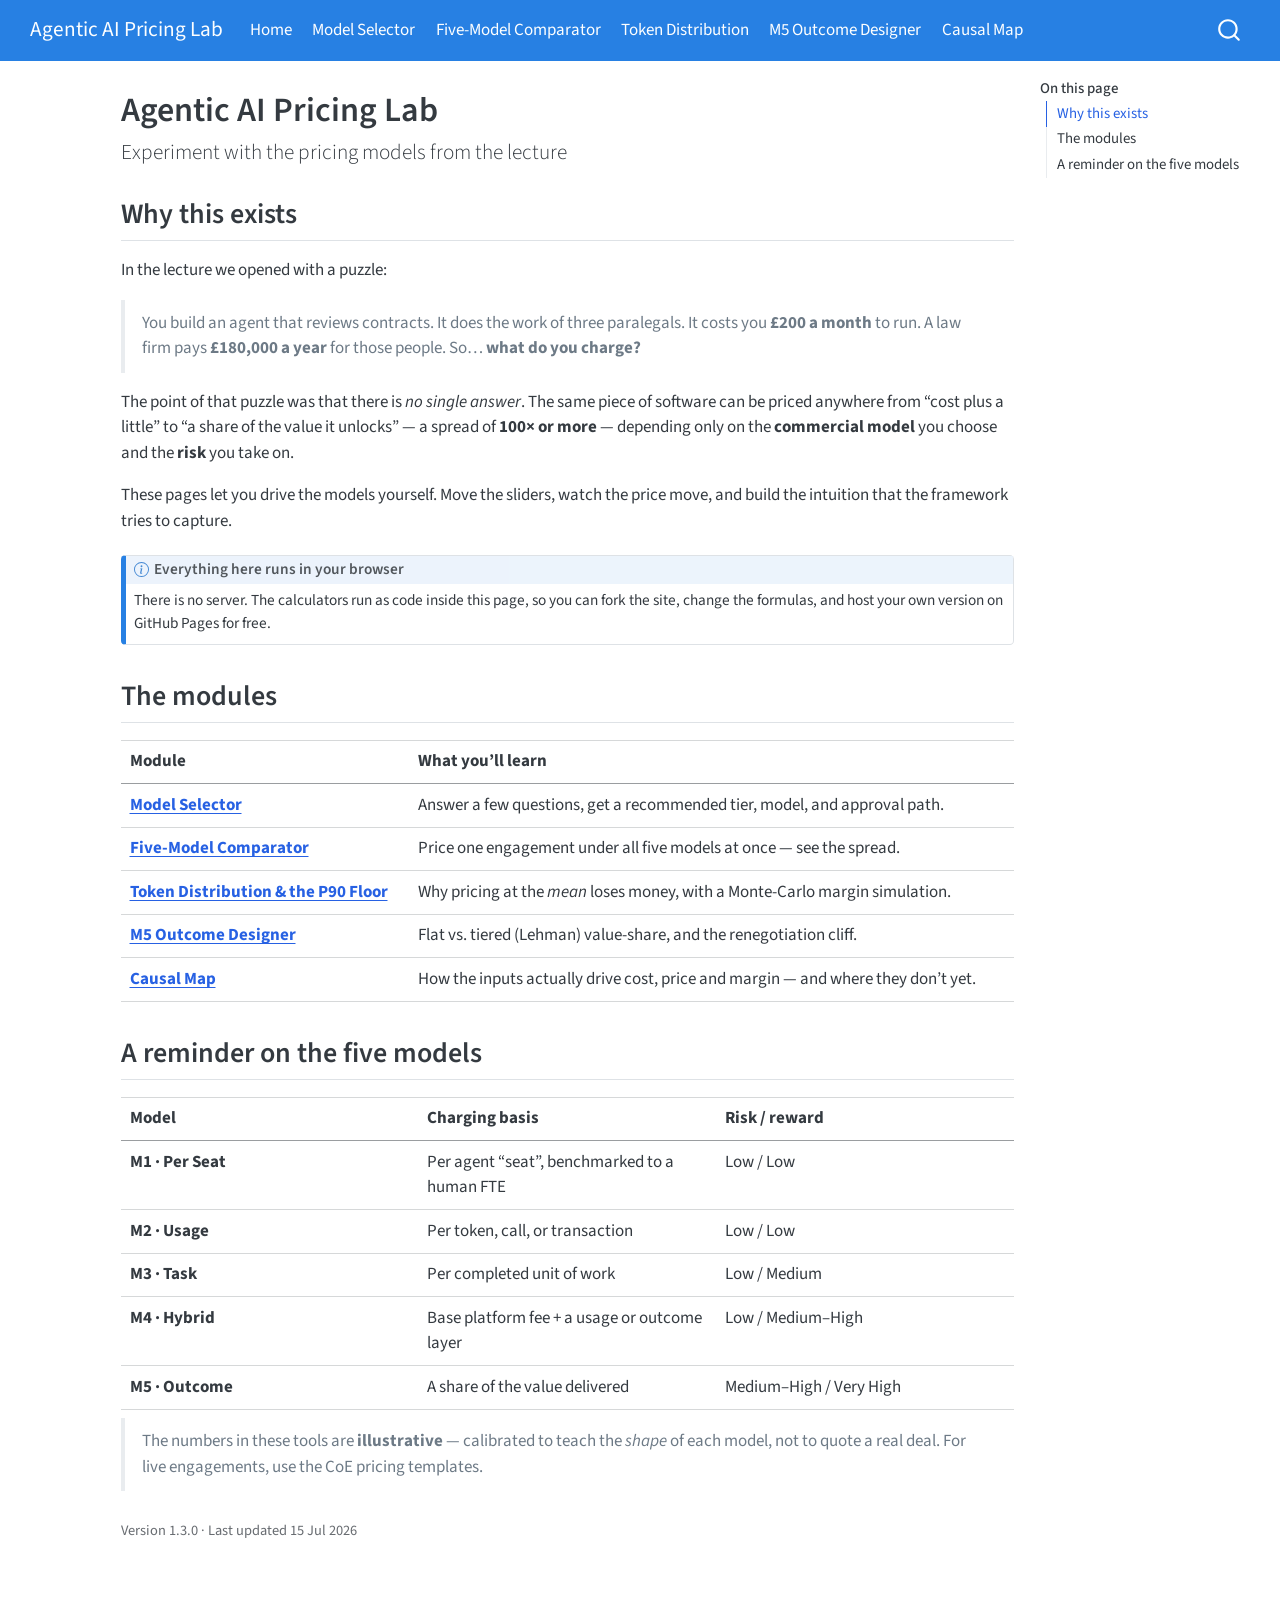
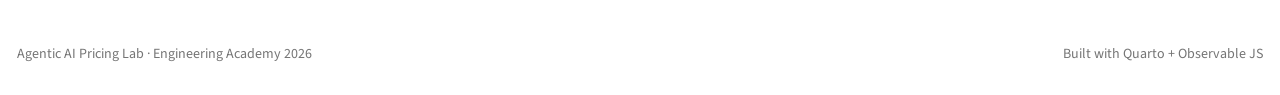
==== commit 13696af4: "Remove redundant Status column from home page module table; add missing Causal Map row" ====
--- a/docs/index.html
+++ b/docs/index.html
@@ -186,29 +186,28 @@
 <tr class="header">
 <th>Module</th>
 <th>What you’ll learn</th>
-<th>Status</th>
 </tr>
 </thead>
 <tbody>
 <tr class="odd">
 <td><a href="./decision-tree.html"><strong>Model Selector</strong></a></td>
 <td>Answer a few questions, get a recommended tier, model, and approval path.</td>
-<td>✅ Ready</td>
 </tr>
 <tr class="even">
 <td><a href="./comparator.html"><strong>Five-Model Comparator</strong></a></td>
 <td>Price one engagement under all five models at once — see the spread.</td>
-<td>✅ Ready</td>
 </tr>
 <tr class="odd">
 <td><a href="./token-distribution.html"><strong>Token Distribution &amp; the P90 Floor</strong></a></td>
 <td>Why pricing at the <em>mean</em> loses money, with a Monte-Carlo margin simulation.</td>
-<td>✅ Ready</td>
 </tr>
 <tr class="even">
 <td><a href="./outcome-designer.html"><strong>M5 Outcome Designer</strong></a></td>
 <td>Flat vs.&nbsp;tiered (Lehman) value-share, and the renegotiation cliff.</td>
-<td>✅ Ready</td>
+</tr>
+<tr class="odd">
+<td><a href="./causal-diagram.html"><strong>Causal Map</strong></a></td>
+<td>How the inputs actually drive cost, price and margin — and where they don’t yet.</td>
 </tr>
 </tbody>
 </table>
